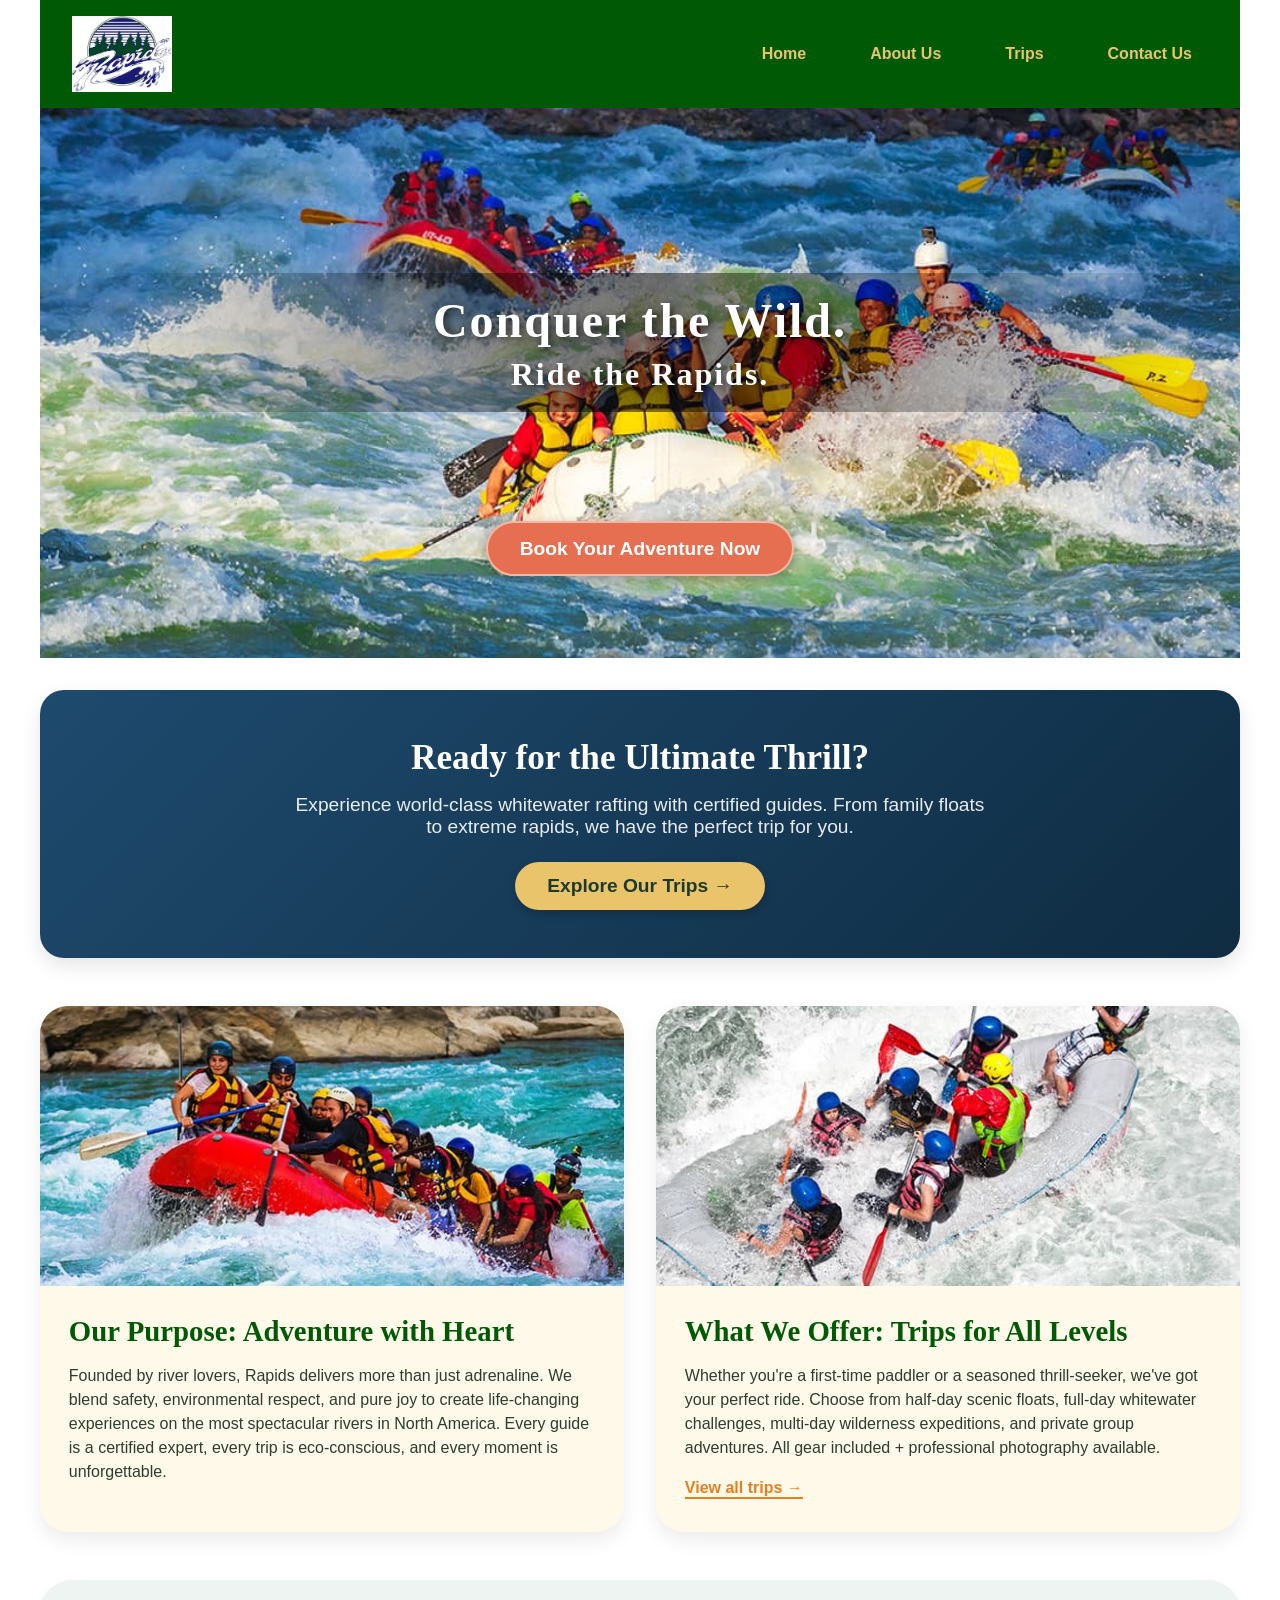
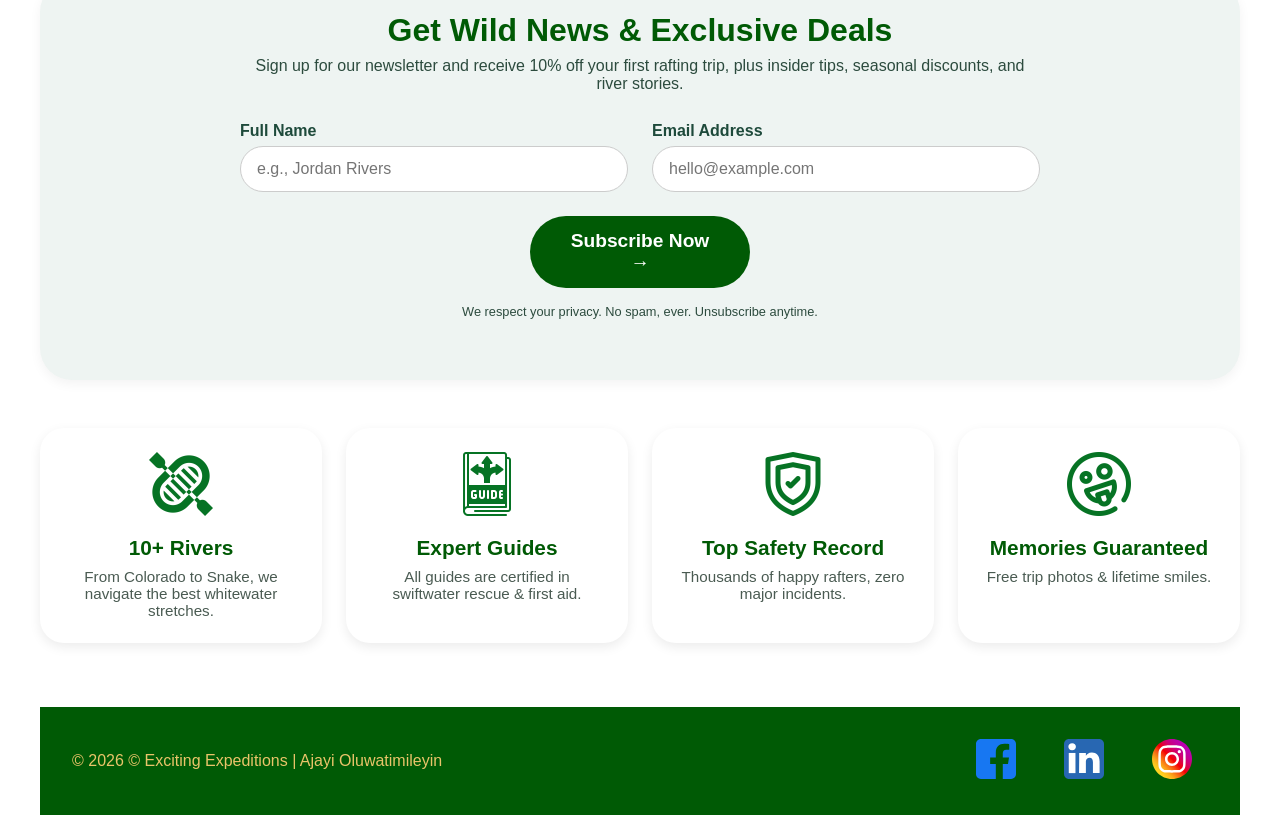
==== wwr/index.html @ ad871bef "Add initial HTML structure for home page; include navigation, hero section, and call to action" ====
<!DOCTYPE html>
<html lang="en">

<head>
    <meta charset="UTF-8">
    <meta name="viewport" content="width=device-width, initial-scale=1.0">
    <meta name="description"
      content="Experience the thrill of white water rafting with Rapids. Book your adventure today and conquer the wildest rivers with expert guides.">
    <meta name="author" content="Ajayi Oluwatimileyin">
    <title>Home | Rapids Whitewater Adventures</title>
    <link rel="stylesheet" href="styles/rafting.css">
</head>

<body>
    <header>
        <div class="logo">
            <img src="images/z-rapids-trees.jpg"
              alt="White Water Rafting logo featuring a stylized oar and rushing river waves"
              width="100">
        </div>
        <nav aria-label="Main navigation">
            <ul>
                <li><a href="index.html">Home</a></li>
                <li><a href="about.html">About Us</a></li>
                <li><a href="trips.html">Trips</a></li>
                <li><a href="contact.html">Contact Us</a></li>
            </ul>
        </nav>
    </header>

    <main class="home-main">
        <!-- Hero Section with absolute positioned heading -->
        <div class="hero hero-home">
            <img src="images/rafting12_1024.jpg"
              alt="Rafters conquering massive whitewater rapids in a stunning canyon"
              class="hero-img-full">
            <h1 class="hero-heading">Conquer the Wild. <span>Ride the Rapids.</span></h1>
            <div class="hero-cta">
                <a href="trips.html" class="btn-hero">Book Your Adventure Now</a>
            </div>
        </div>

        <!-- Call to Action Banner (compelling link to trips page) -->
        <section class="cta-banner-home">
            <div class="cta-content">
                <h2>Ready for the Ultimate Thrill?</h2>
                <p>Experience world-class whitewater rafting with certified guides. From family
                    floats to extreme rapids, we have the perfect trip for you.</p>
                <a href="trips.html" class="cta-button-home">Explore Our Trips →</a>
            </div>
        </section>

        <!-- CSS Grid Layout: Purpose & Offerings (two columns with images and content) -->
        <section class="offerings-grid">
            <div class="grid-item grid-item-1">
                <img src="images/rafting18_600.jpg"
                  alt="Group of happy rafters navigating through scenic river canyon"
                  loading="lazy">
                <div class="grid-text">
                    <h3>Our Purpose: Adventure with Heart</h3>
                    <p>Founded by river lovers, Rapids delivers more than just adrenaline. We blend
                        safety, environmental respect, and pure joy to create life-changing
                        experiences on the most spectacular rivers in North America. Every guide is
                        a certified expert, every trip is eco-conscious, and every moment is
                        unforgettable.</p>
                </div>
            </div>
            <div class="grid-item grid-item-2">
                <img src="images/rafting42_600.jpg"
                  alt="Rafting equipment and guide giving safety instructions to group"
                  loading="lazy">
                <div class="grid-text">
                    <h3>What We Offer: Trips for All Levels</h3>
                    <p>Whether you're a first-time paddler or a seasoned thrill-seeker, we've got
                        your perfect ride. Choose from half-day scenic floats, full-day whitewater
                        challenges, multi-day wilderness expeditions, and private group adventures.
                        All gear included + professional photography available.</p>
                    <a href="trips.html" class="grid-link">View all trips →</a>
                </div>
            </div>
        </section>

        <!-- Newsletter Sign Up Form -->
        <section class="newsletter-section">
            <div class="newsletter-container">
                <h2>Get Wild News & Exclusive Deals</h2>
                <p>Sign up for our newsletter and receive 10% off your first rafting trip, plus
                    insider tips, seasonal discounts, and river stories.</p>
                <form action="#" method="post" class="newsletter-form">
                    <div class="form-row">
                        <div class="input-group">
                            <label for="newsletter-name">Full Name</label>
                            <input type="text" id="newsletter-name" name="name"
                              placeholder="e.g., Jordan Rivers" required>
                        </div>
                        <div class="input-group">
                            <label for="newsletter-email">Email Address</label>
                            <input type="email" id="newsletter-email" name="email"
                              placeholder="hello@example.com" required>
                        </div>
                    </div>
                    <button type="submit" class="btn-subscribe">Subscribe Now →</button>
                </form>
                <p class="privacy-note">We respect your privacy. No spam, ever. Unsubscribe anytime.
                </p>
            </div>
        </section>

        <!-- Additional Grid: Testimonials + Stats (extra layout creativity, but still compliant with requirements) -->
        <section class="highlights-grid">
            <div class="highlight-card">
                <img src="images/raft_4136257.png" alt="Rafting icon" class="icon-svg">
                <h3>10+ Rivers</h3>
                <p>From Colorado to Snake, we navigate the best whitewater stretches.</p>
            </div>
            <div class="highlight-card">
                <img src="images/book_16488438.png" alt="Guide icon" class="icon-svg">
                <h3>Expert Guides</h3>
                <p>All guides are certified in swiftwater rescue & first aid.</p>
            </div>
            <div class="highlight-card">
                <img src="images/shield_7532627.png" alt="Safety icon" class="icon-svg">
                <h3>Top Safety Record</h3>
                <p>Thousands of happy rafters, zero major incidents.</p>
            </div>
            <div class="highlight-card">
                <img src="images/crazy_8538346.png" alt="Fun icon" class="icon-svg">
                <h3>Memories Guaranteed</h3>
                <p>Free trip photos & lifetime smiles.</p>
            </div>
        </section>
    </main>

    <footer>
        <p>© 2026 © Exciting Expeditions | Ajayi Oluwatimileyin</p>
        <nav class="socialmedia">
            <a href="https://facebook.com" target="_blank" rel="noopener">
                <img src="images/facebook-square.svg" alt="Facebook Icon">
            </a>
            <a href="https://linkedin.com" target="_blank" rel="noopener">
                <img src="images/linkedin-square.svg" alt="LinkedIn Icon">
            </a>
            <a href="https://instagram.com" target="_blank" rel="noopener">
                <img src="images/instagram.svg" alt="Instagram Icon">
            </a>
        </nav>
    </footer>
</body>

</html>
---- wwr/styles/rafting.css ----
/* CSS Variables & Reset */
:root {
    --primary-color: #005a05;
    --accent1-color: #264653;
    --accent2-color: #e9c46a;
    --white: #ffffff;
    --black: #000000;
    --heading-font: "Times New Roman", "Georgia", serif;
    --body-font: Arial, Helvetica, sans-serif;

    /* Contact page specific colors */
    --contact-bg-light: #f9f9f9;
    --contact-border-accent: #e67e22;
    --contact-card-bg: #fef9e8;
    --contact-form-bg: #f0f7f4;
    --contact-text-dark: #0a3b2f;
    --contact-text-medium: #1e4a3b;
    --contact-shadow: rgba(0, 0, 0, 0.1);
}

* {
    margin: 0;
    padding: 0;
    box-sizing: border-box;
}

body {
    font-family: var(--body-font);
    color: var(--accent1-color);
    background-color: var(--white);
}

/* ===== LAYOUT UTILITIES ===== */
.container,
main,
.contact-main {
    max-width: 1200px;
    margin: 0 auto;
}

main,
.contact-main {
    padding: 0 2rem;
}

/* ===== HEADER ===== */
header {
    display: grid;
    grid-template-columns: auto 1fr;
    align-items: center;
    gap: 2rem;
    background-color: var(--primary-color);
    padding: 1rem 2rem;
    max-width: 1200px;
    margin: 0 auto;
}

.logo img {
    display: block;
    width: 100px;
    height: auto;
}

/* ===== NAVIGATION ===== */
nav ul {
    display: flex;
    list-style: none;
    justify-content: flex-end;
    gap: 2rem;
}

nav a {
    color: var(--accent2-color);
    text-decoration: none;
    font-weight: bold;
    padding: 0.5rem 1rem;
    transition: color 0.3s ease;
}

nav a:hover {
    color: var(--white);
}

nav a:focus {
    outline: 2px solid var(--black);
    outline-offset: 2px;
}

/* ===== HERO SECTION ===== */
.hero {
    position: relative;
    margin: 2rem 0;
}

.hero img {
    display: block;
    width: 100%;
    height: auto;
}

.hero_h1 {
    position: absolute;
    top: 20px;
    width: 100%;
    padding: 16px;
    text-align: center;
    opacity: 0.7;
    background-color: var(--accent1-color);
    color: var(--white);
    font-family: var(--heading-font);
}

.hero article {
    position: absolute;
    bottom: 20px;
    left: 20px;
    right: 20px;
    background-color: var(--accent1-color);
    opacity: 0.85;
    color: var(--white);
    padding: 20px;
    border-radius: 8px;
    border-left: 4px solid var(--black);
}

.hero article p {
    color: var(--white);
}

.hero article img {
    float: right;
    width: 125px;
    margin-left: 16px;
}

/* ===== HISTORY SECTION ===== */
.history-section {
    margin: 4rem 0;
}

.history-section h2,
.adventure-section h2,
.employees-section h2,
.contact-form-section h2 {
    text-align: center;
    font-family: var(--heading-font);
    color: var(--primary-color);
    margin-bottom: 2rem;
    font-size: 2rem;
}

.history-section p {
    line-height: 1.6;
    margin-bottom: 1rem;
    color: var(--accent1-color);
}

/* ===== ADVENTURE SECTION ===== */
.adventure-section {
    margin: 4rem 0;
}

/* Image card styling - reused across adventure, employees, and contact */
figure,
.employee-card {
    margin: 0;
    text-align: center;
}

figure img,
.employee-card img {
    width: 100%;
    height: 200px;
    object-fit: cover;
    border-radius: 8px;
    box-shadow: 0 4px 8px var(--black);
}

.adventure-gallery {
    display: grid;
    grid-template-columns: repeat(5, 1fr);
    gap: 1rem;
    margin: 2rem 0;
}

figcaption,
.employee-card .caption p {
    margin-top: 0.5rem;
    font-weight: bold;
    color: var(--accent1-color);
    font-size: 0.9rem;
}

/* ===== FOOTER ===== */
footer {
    display: flex;
    justify-content: space-between;
    align-items: center;
    background-color: var(--primary-color);
    color: var(--accent2-color);
    padding: 1.5rem 2rem;
    max-width: 1200px;
    margin: 2rem auto 0 auto;
}

footer p {
    margin: 0;
    color: var(--accent2-color);
}

.socialmedia {
    display: flex;
    gap: 1rem;
    align-items: center;
}

.socialmedia a {
    text-decoration: none;
    display: inline-block;
}

.socialmedia a img {
    width: 40px;
    height: 40px;
    transition: transform 0.3s ease;
}

.socialmedia a img:hover {
    transform: scale(1.1);
    filter: drop-shadow(0 2px 4px var(--black));
}

/* ===== CONTACT PAGE SPECIFIC ===== */
.contact-main {
    margin: 2rem auto;
    padding: 0 1rem;
}

.contact-grid {
    display: flex;
    justify-content: center;
    flex-wrap: wrap;
    gap: 2rem;
    margin-bottom: 3rem;
}

.company-info {
    text-align: center;
}

.company-info .contact_header {
    color: var(--contact-text-dark);
    margin-top: 0;
    text-align: center;
}

.company-info address {
    font-style: normal;
    line-height: 1.6;
    margin: 1rem 0;
}

.company-info p {
    margin: 0.5rem 0;
}

/* Google Map container */
.map-container {
    margin: 1.5rem;
    border-radius: 12px;
    overflow: hidden;

}

.map-container iframe {
    width: 100%;
    height: 300px;
    border: 0;
    display: block;
}

/* Employees section */
.employees-section {
    margin: 3rem 0;
}

.employee-profiles {
    display: flex;
    flex-wrap: wrap;
    gap: 2rem;
    justify-content: center;
}

.employee-card {
    flex: 1;
    min-width: 220px;
    max-width: 280px;
    background: var(--white);
    border-radius: 16px;
    box-shadow: 0 4px 12px rgba(0, 0, 0, 0.08);
    overflow: hidden;
    transition: transform 0.2s ease;
}

.employee-card:hover {
    transform: translateY(-5px);
}

.employee-card img {
    height: 260px;
}

.employee-card .caption {
    padding: 1rem;
    background: var(--contact-card-bg);
}

.employee-card .caption h3 {
    margin: 0 0 0.3rem;
    font-size: 1.25rem;
    color: #2c3e2f;
}

.employee-card .caption p {
    margin: 0;
    color: var(--contact-border-accent);
}

/* Contact Form */
.contact-form-section {
    background: var(--contact-form-bg);
    border-radius: 24px;
    padding: 2rem;
    margin: 2rem 0;
    box-shadow: 0 4px 12px rgba(0, 0, 0, 0.05);
}

.contact-form-section h2 {
    margin-top: 0;
}

.rafting-form {
    max-width: 800px;
    margin: 0 auto;
}

.form-group {
    margin-bottom: 1.5rem;
}

.form-group label {
    display: block;
    font-weight: 600;
    margin-bottom: 0.5rem;
    color: var(--contact-text-medium);
}

/* Form input styling - consolidated */
.form-group input[type="text"],
.form-group input[type="email"],
.form-group textarea {
    width: 100%;
    padding: 0.8rem;
    border: 1px solid #ccc;
    border-radius: 8px;
    font-size: 1rem;
    transition: border 0.2s;
}

.form-group input:focus,
.form-group textarea:focus {
    outline: none;
    border-color: var(--contact-border-accent);
    box-shadow: 0 0 0 2px rgba(230, 126, 34, 0.2);
}

.radio-group {
    display: flex;
    flex-wrap: wrap;
    gap: 1.5rem;
    margin-top: 0.5rem;
}

.radio-group label {
    font-weight: normal;
    display: inline-flex;
    align-items: center;
    gap: 0.5rem;
    cursor: pointer;
}

.checkbox-group {
    display: flex;
    align-items: center;
    gap: 0.6rem;
}

.checkbox-group label {
    margin-bottom: 0;
    font-weight: normal;
    cursor: pointer;
}

/* Submit Button */
.submit-btn {
    background-color: var(--contact-border-accent);
    color: var(--white);
    border: none;
    padding: 0.9rem 2rem;
    font-size: 1.2rem;
    font-weight: bold;
    border-radius: 50px;
    cursor: pointer;
    transition: all 0.3s ease;
    display: inline-block;
    width: 100%;
    max-width: 260px;
    margin-top: 0.5rem;
    box-shadow: 0 4px 8px var(--contact-shadow);
}

.submit-btn:hover {
    background-color: #bf5e0a;
    transform: scale(1.02);
    box-shadow: 0 6px 12px rgba(0, 0, 0, 0.15);
}

.submit-btn:focus {
    outline: 2px solid #2c3e2f;
    outline-offset: 2px;
}

/* ===== RESPONSIVE DESIGN ===== */
@media (max-width: 768px) {
    header {
        grid-template-columns: 1fr;
        text-align: center;
        gap: 1rem;
    }

    nav ul {
        justify-content: center;
    }

    .adventure-gallery {
        grid-template-columns: repeat(auto-fit, minmax(200px, 1fr));
        gap: 1rem;
    }

    footer {
        flex-direction: column;
        text-align: center;
        gap: 1rem;
    }

    .hero article {
        position: relative;
        margin-top: 1rem;
    }

    h1 {
        position: relative;
        background-color: var(--accent1-color);
        margin-bottom: 1rem;
    }

    /* Contact page responsive */
    .contact-grid {
        flex-direction: column;
    }

    .employee-card {
        min-width: 180px;
    }
}

/* Hompage CSS*/
.home-main {
    max-width: 1200px;
    margin: 0 auto;
    padding: 0;
}

/* Hero home specific (full-width, absolute heading) */
.hero-home {
    position: relative;
    margin: 0 0 2rem 0;
    width: 100%;
    overflow: hidden;
    border-radius: 0;
}

.hero-img-full {
    width: 100%;
    height: auto;
    display: block;
    object-fit: cover;
    max-height: 550px;
}

.hero-heading {
    position: absolute;
    top: 30%;
    left: 0;
    width: 100%;
    text-align: center;
    font-size: 3rem;
    font-family: var(--heading-font);
    color: var(--white);
    text-shadow: 3px 3px 8px rgba(0, 0, 0, 0.7);
    background: linear-gradient(90deg, transparent, rgba(0, 0, 0, 0.5), transparent);
    padding: 1.2rem;
    letter-spacing: 2px;
    z-index: 2;
    font-weight: bold;
}

.hero-heading span {
    display: block;
    font-size: 2rem;
    margin-top: 0.5rem;
}

.hero-cta {
    position: absolute;
    bottom: 15%;
    left: 0;
    width: 100%;
    text-align: center;
    z-index: 2;
}

.btn-hero {
    display: inline-block;
    background-color: #e76f51;
    color: white;
    font-weight: bold;
    padding: 0.9rem 2rem;
    font-size: 1.2rem;
    border-radius: 50px;
    text-decoration: none;
    transition: all 0.3s ease;
    box-shadow: 0 4px 12px rgba(0, 0, 0, 0.3);
    border: 2px solid rgba(255, 255, 255, 0.5);
}

.btn-hero:hover {
    background-color: #f4a261;
    transform: scale(1.05);
    color: #1e2f3e;
}

/* Call to Action Banner Home */
.cta-banner-home {
    background: linear-gradient(135deg, #1e4a6e, #0f2c42);
    color: white;
    text-align: center;
    padding: 3rem 2rem;
    margin: 1rem 0 3rem 0;
    border-radius: 24px;
    box-shadow: 0 8px 20px rgba(0, 0, 0, 0.1);
}

.cta-content h2 {
    font-size: 2.2rem;
    margin-bottom: 1rem;
    font-family: var(--heading-font);
}

.cta-content p {
    font-size: 1.2rem;
    max-width: 700px;
    margin: 0 auto 1.5rem auto;
    opacity: 0.9;
}

.cta-button-home {
    display: inline-block;
    background-color: #e9c46a;
    color: #1e3a2f;
    text-decoration: none;
    font-weight: bold;
    padding: 0.8rem 2rem;
    border-radius: 40px;
    font-size: 1.2rem;
    transition: all 0.3s;
    box-shadow: 0 4px 8px rgba(0, 0, 0, 0.2);
}

.cta-button-home:hover {
    background-color: #f4a261;
    color: white;
    transform: translateY(-3px);
}

/* CSS Grid Layout for Purpose & Offerings */
.offerings-grid {
    display: grid;
    grid-template-columns: 1fr 1fr;
    gap: 2rem;
    margin: 3rem 0;
}

.grid-item {
    background: #fef9e8;
    border-radius: 28px;
    overflow: hidden;
    box-shadow: 0 8px 20px rgba(0, 0, 0, 0.08);
    transition: transform 0.2s;
}

.grid-item:hover {
    transform: translateY(-6px);
}

.grid-item img {
    width: 100%;
    height: 280px;
    object-fit: cover;
    display: block;
}

.grid-text {
    padding: 1.8rem;
}

.grid-text h3 {
    font-size: 1.8rem;
    color: var(--primary-color);
    margin-bottom: 1rem;
    font-family: var(--heading-font);
}

.grid-text p {
    line-height: 1.5;
    color: #2c3e2f;
    margin-bottom: 1.2rem;
}

.grid-link {
    display: inline-block;
    color: #e67e22;
    font-weight: bold;
    text-decoration: none;
    border-bottom: 2px solid #e67e22;
    transition: 0.2s;
}

.grid-link:hover {
    color: #bf5e0a;
    border-bottom-color: #bf5e0a;
}

/* Newsletter Section */
.newsletter-section {
    background: #eef4f2;
    border-radius: 32px;
    margin: 3rem 0;
    padding: 2rem;
    box-shadow: 0 4px 12px rgba(0, 0, 0, 0.05);
}

.newsletter-container {
    max-width: 800px;
    margin: 0 auto;
    text-align: center;
}

.newsletter-container h2 {
    font-size: 2rem;
    color: var(--primary-color);
    margin-bottom: 0.5rem;
}

.newsletter-container p {
    margin-bottom: 1.8rem;
    color: #2c4b3e;
}

.newsletter-form {
    display: flex;
    flex-direction: column;
    gap: 1.5rem;
}

.form-row {
    display: flex;
    flex-wrap: wrap;
    gap: 1.5rem;
    justify-content: center;
}

.input-group {
    flex: 1;
    min-width: 200px;
    text-align: left;
}

.input-group label {
    display: block;
    font-weight: 600;
    margin-bottom: 0.4rem;
    color: #1e4a3b;
}

.input-group input {
    width: 100%;
    padding: 0.8rem 1rem;
    border: 1px solid #ccc;
    border-radius: 60px;
    font-size: 1rem;
    transition: 0.2s;
}

.input-group input:focus {
    border-color: var(--contact-border-accent);
    outline: none;
    box-shadow: 0 0 0 2px rgba(230, 126, 34, 0.2);
}

.btn-subscribe {
    background-color: var(--primary-color);
    color: white;
    border: none;
    padding: 0.9rem 2rem;
    font-size: 1.2rem;
    font-weight: bold;
    border-radius: 60px;
    cursor: pointer;
    transition: all 0.3s;
    width: 220px;
    margin: 0 auto;
}

.btn-subscribe:hover {
    background-color: #1e7a22;
    transform: scale(1.02);
    box-shadow: 0 4px 10px rgba(0, 0, 0, 0.2);
}

.privacy-note {
    font-size: 0.8rem;
    margin-top: 1rem;
    color: #5e7b6e;
}

/* Highlights grid (extra creative layout with icons) */
.highlights-grid {
    display: grid;
    grid-template-columns: repeat(4, 1fr);
    gap: 1.5rem;
    margin: 3rem 0 4rem 0;
}

.highlight-card {
    background: white;
    padding: 1.5rem;
    text-align: center;
    border-radius: 24px;
    box-shadow: 0 4px 12px rgba(0, 0, 0, 0.08);
    transition: all 0.2s;
}

.highlight-card:hover {
    transform: translateY(-5px);
    box-shadow: 0 12px 24px rgba(0, 0, 0, 0.1);
}

.icon-svg {
    width: 64px;
    height: 64px;
    margin-bottom: 1rem;
    filter: brightness(0) saturate(100%) invert(28%) sepia(62%) saturate(1248%) hue-rotate(100deg) brightness(95%) contrast(95%);
}

.highlight-card h3 {
    font-size: 1.3rem;
    margin-bottom: 0.5rem;
    color: var(--primary-color);
}

.highlight-card p {
    color: #4a5b52;
    font-size: 0.95rem;
}

/* responsive adjustments for home page */
@media (max-width: 900px) {
    .offerings-grid {
        grid-template-columns: 1fr;
    }

    .highlights-grid {
        grid-template-columns: repeat(2, 1fr);
    }

    .hero-heading {
        font-size: 2rem;
        top: 20%;
    }

    .hero-heading span {
        font-size: 1.4rem;
    }

    .hero-cta {
        bottom: 8%;
    }

    .btn-hero {
        padding: 0.6rem 1.4rem;
        font-size: 1rem;
    }
}

@media (max-width: 600px) {
    .highlights-grid {
        grid-template-columns: 1fr;
    }

    .form-row {
        flex-direction: column;
    }
}

/* Trips Page CSS */
.trips-main {
    max-width: 1200px;
    margin: 0 auto;
    padding: 1rem 2rem;
}

/* Call to Action Banner */
.cta-banner {
    background: #1e4a6e;
    color: white;
    text-align: center;
    padding: 2rem;
    border-radius: 8px;
    margin-bottom: 2.5rem;
}

.cta-banner h2 {
    margin: 0 0 0.5rem 0;
}

.cta-button {
    display: inline-block;
    background-color: #f4a261;
    color: #1e2f3e;
    text-decoration: none;
    font-weight: bold;
    padding: 0.75rem 2rem;
    border-radius: 5px;
    margin-top: 1rem;
}

.cta-button:hover {
    background-color: #e76f51;
    color: white;
}

/* Three detailed trip descriptions - grid layout (multi-column) */
.trips-grid {
    display: grid;
    grid-template-columns: repeat(3, 1fr);
    gap: 2rem;
    margin-bottom: 3rem;
}

.trip-card {
    background: #f9f9f9;
    border-radius: 8px;
    overflow: hidden;
    box-shadow: 0 2px 5px rgba(0, 0, 0, 0.1);
}

.trip-card img {
    width: 100%;
    height: 200px;
    object-fit: cover;
}

.trip-card-content {
    padding: 1rem;
}

.trip-card-content h3 {
    margin-top: 0;
    color: #1e4a6e;
}

.trip-card-content p {
    line-height: 1.4;
}

/* Table styling */
.trips-table-section {
    margin: 2rem 0;
    overflow-x: auto;
}

.trips-table {
    width: 100%;
    border-collapse: collapse;
    background: white;
    border: 1px solid #ddd;
}

.trips-table th {
    background-color: #1e4a6e;
    color: white;
    padding: 12px;
    text-align: left;
}

.trips-table td {
    border: 1px solid #ddd;
    padding: 10px;
}

.trips-table tr:nth-child(even) {
    background-color: #f2f2f2;
}

@media (max-width: 768px) {
    .trips-grid {
        grid-template-columns: 1fr;
    }

    .trips-main {
        padding: 1rem;
    }
}
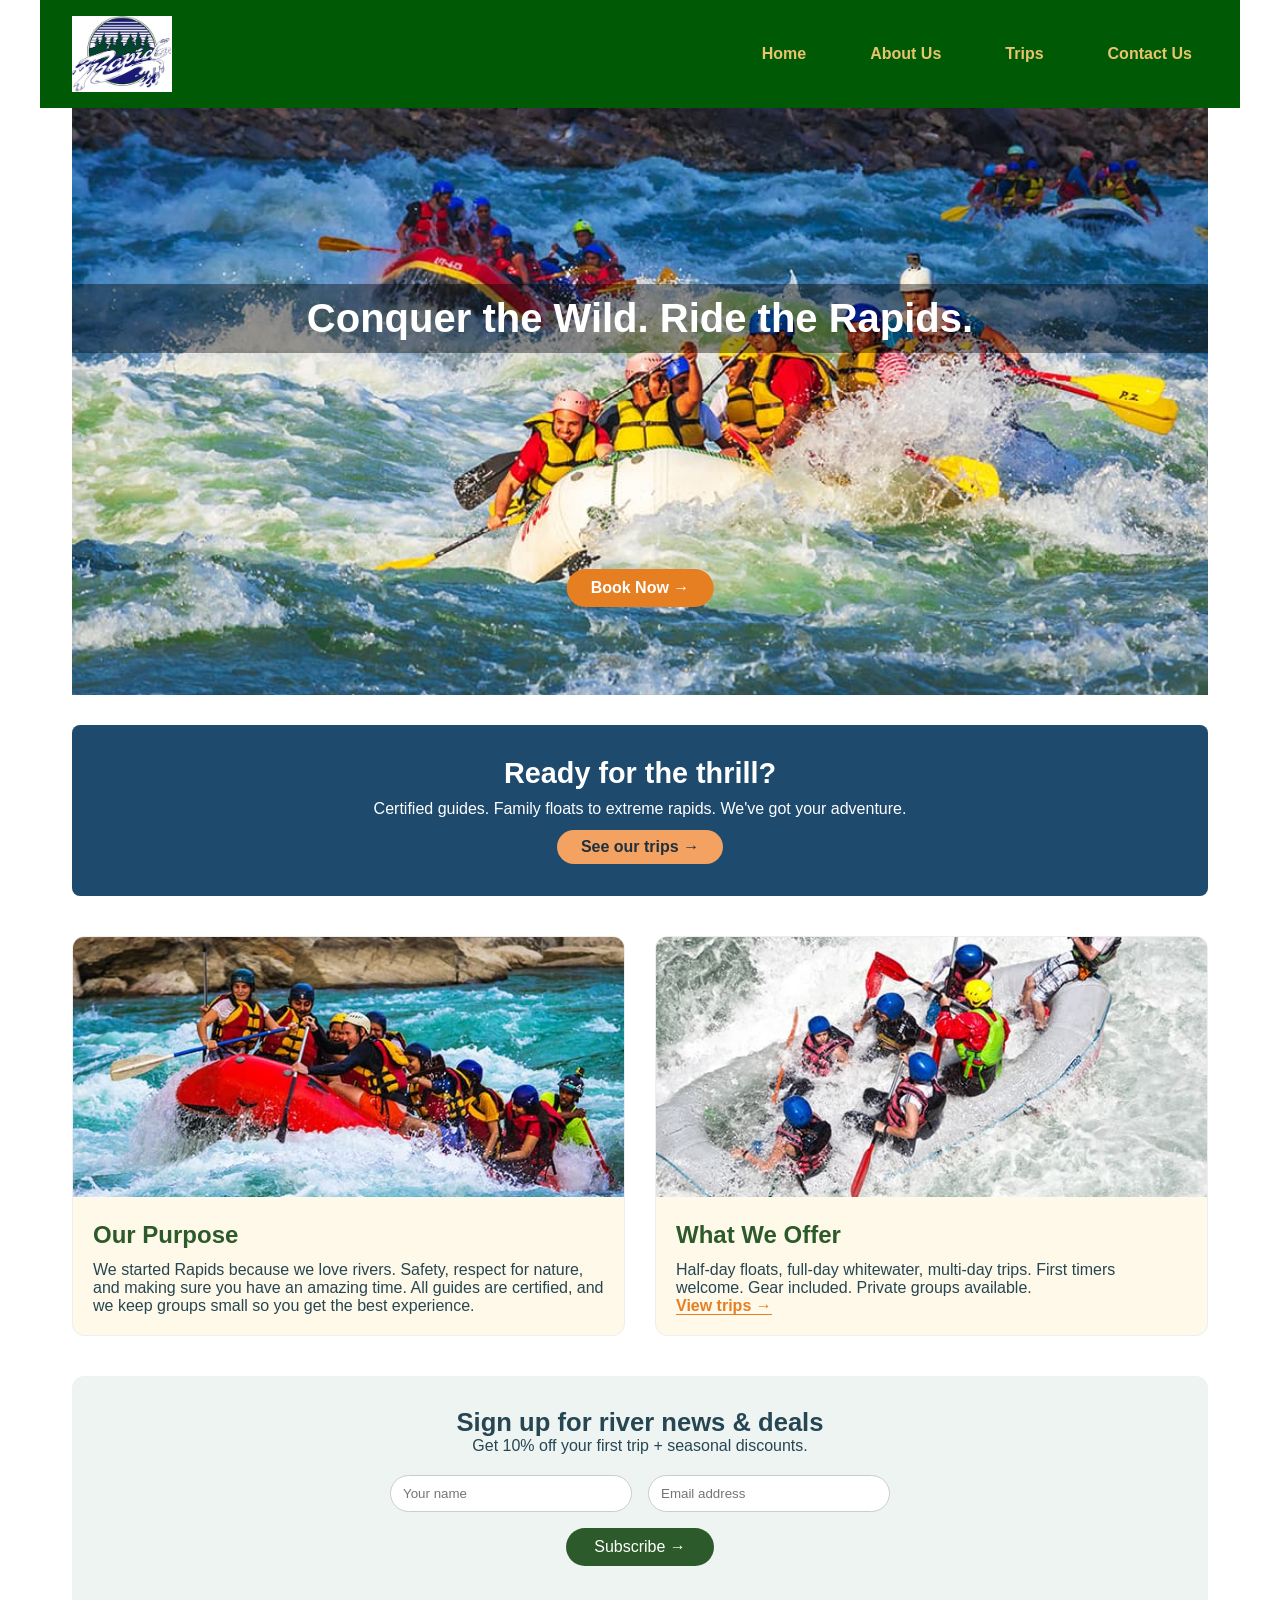
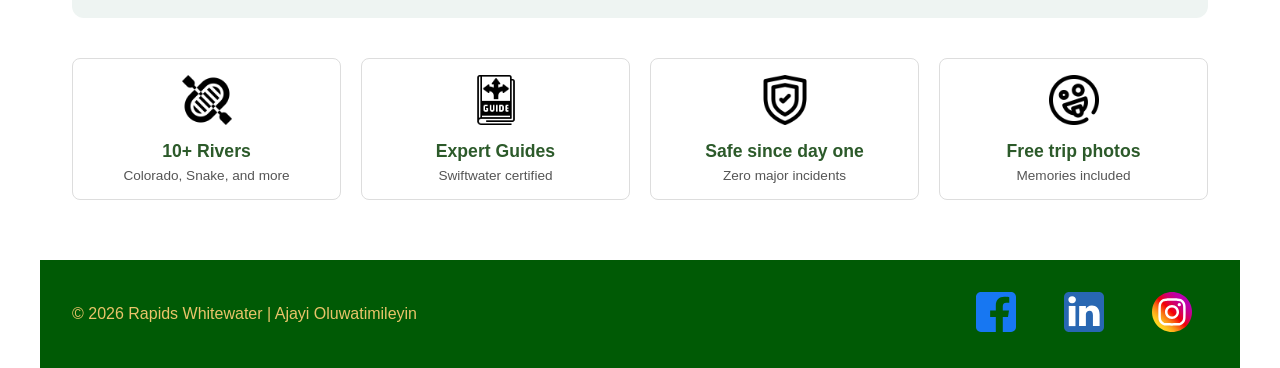
==== commit ae93499e: "Refactor contact page and index HTML structure; update CSS for improved layout and responsiveness. S" ====
--- a/wwr/index.html
+++ b/wwr/index.html
@@ -5,18 +5,16 @@
     <meta charset="UTF-8">
     <meta name="viewport" content="width=device-width, initial-scale=1.0">
     <meta name="description"
-      content="Experience the thrill of white water rafting with Rapids. Book your adventure today and conquer the wildest rivers with expert guides.">
+      content="White water rafting trips with Rapids. Book online, expert guides, family friendly to extreme rapids.">
     <meta name="author" content="Ajayi Oluwatimileyin">
-    <title>Home | Rapids Whitewater Adventures</title>
+    <title>Rapids Whitewater | Home</title>
     <link rel="stylesheet" href="styles/rafting.css">
 </head>
 
 <body>
     <header>
         <div class="logo">
-            <img src="images/z-rapids-trees.jpg"
-              alt="White Water Rafting logo featuring a stylized oar and rushing river waves"
-              width="100">
+            <img src="images/z-rapids-trees.jpg" alt="Rapids logo" width="100">
         </div>
         <nav aria-label="Main navigation">
             <ul>
@@ -28,121 +26,90 @@
         </nav>
     </header>
 
-    <main class="home-main">
-        <!-- Hero Section with absolute positioned heading -->
-        <div class="hero hero-home">
-            <img src="images/rafting12_1024.jpg"
-              alt="Rafters conquering massive whitewater rapids in a stunning canyon"
-              class="hero-img-full">
-            <h1 class="hero-heading">Conquer the Wild. <span>Ride the Rapids.</span></h1>
-            <div class="hero-cta">
-                <a href="trips.html" class="btn-hero">Book Your Adventure Now</a>
-            </div>
+    <main>
+        <!-- Hero section -->
+        <div class="hero-home">
+            <img src="images/rafting12_1024.jpg" alt="Rafting on river" class="hero-img">
+            <h1 class="hero-title">Conquer the Wild. Ride the Rapids.</h1>
+            <a href="trips.html" class="hero-btn">Book Now →</a>
         </div>
 
-        <!-- Call to Action Banner (compelling link to trips page) -->
-        <section class="cta-banner-home">
-            <div class="cta-content">
-                <h2>Ready for the Ultimate Thrill?</h2>
-                <p>Experience world-class whitewater rafting with certified guides. From family
-                    floats to extreme rapids, we have the perfect trip for you.</p>
-                <a href="trips.html" class="cta-button-home">Explore Our Trips →</a>
-            </div>
+        <!-- Big call to action banner -->
+        <section class="cta-banner">
+            <h2>Ready for the thrill?</h2>
+            <p>Certified guides. Family floats to extreme rapids. We've got your adventure.</p>
+            <a href="trips.html" class="cta-btn">See our trips →</a>
         </section>
 
-        <!-- CSS Grid Layout: Purpose & Offerings (two columns with images and content) -->
-        <section class="offerings-grid">
-            <div class="grid-item grid-item-1">
-                <img src="images/rafting18_600.jpg"
-                  alt="Group of happy rafters navigating through scenic river canyon"
-                  loading="lazy">
+        <!-- Two column grid: purpose + offerings -->
+        <section class="home-grid">
+            <div class="grid-box">
+                <img src="images/rafting18_600.jpg" alt="Happy rafters on river">
                 <div class="grid-text">
-                    <h3>Our Purpose: Adventure with Heart</h3>
-                    <p>Founded by river lovers, Rapids delivers more than just adrenaline. We blend
-                        safety, environmental respect, and pure joy to create life-changing
-                        experiences on the most spectacular rivers in North America. Every guide is
-                        a certified expert, every trip is eco-conscious, and every moment is
-                        unforgettable.</p>
+                    <h3>Our Purpose</h3>
+                    <p>We started Rapids because we love rivers. Safety, respect for nature, and
+                        making sure you have an amazing time. All guides are certified, and we keep
+                        groups small so you get the best experience.</p>
                 </div>
             </div>
-            <div class="grid-item grid-item-2">
-                <img src="images/rafting42_600.jpg"
-                  alt="Rafting equipment and guide giving safety instructions to group"
-                  loading="lazy">
+            <div class="grid-box">
+                <img src="images/rafting42_600.jpg" alt="Guide giving instructions">
                 <div class="grid-text">
-                    <h3>What We Offer: Trips for All Levels</h3>
-                    <p>Whether you're a first-time paddler or a seasoned thrill-seeker, we've got
-                        your perfect ride. Choose from half-day scenic floats, full-day whitewater
-                        challenges, multi-day wilderness expeditions, and private group adventures.
-                        All gear included + professional photography available.</p>
-                    <a href="trips.html" class="grid-link">View all trips →</a>
+                    <h3>What We Offer</h3>
+                    <p>Half-day floats, full-day whitewater, multi-day trips. First timers welcome.
+                        Gear included. Private groups available.</p>
+                    <a href="trips.html" class="grid-link">View trips →</a>
                 </div>
             </div>
         </section>
 
-        <!-- Newsletter Sign Up Form -->
-        <section class="newsletter-section">
-            <div class="newsletter-container">
-                <h2>Get Wild News & Exclusive Deals</h2>
-                <p>Sign up for our newsletter and receive 10% off your first rafting trip, plus
-                    insider tips, seasonal discounts, and river stories.</p>
-                <form action="#" method="post" class="newsletter-form">
-                    <div class="form-row">
-                        <div class="input-group">
-                            <label for="newsletter-name">Full Name</label>
-                            <input type="text" id="newsletter-name" name="name"
-                              placeholder="e.g., Jordan Rivers" required>
-                        </div>
-                        <div class="input-group">
-                            <label for="newsletter-email">Email Address</label>
-                            <input type="email" id="newsletter-email" name="email"
-                              placeholder="hello@example.com" required>
-                        </div>
-                    </div>
-                    <button type="submit" class="btn-subscribe">Subscribe Now →</button>
-                </form>
-                <p class="privacy-note">We respect your privacy. No spam, ever. Unsubscribe anytime.
-                </p>
-            </div>
+        <!-- Newsletter signup -->
+        <section class="newsletter">
+            <h2>Sign up for river news & deals</h2>
+            <p>Get 10% off your first trip + seasonal discounts.</p>
+            <form action="#" method="post" class="signup-form">
+                <div class="form-fields">
+                    <input type="text" name="name" placeholder="Your name" required>
+                    <input type="email" name="email" placeholder="Email address" required>
+                </div>
+                <button type="submit" class="sub-btn">Subscribe →</button>
+            </form>
         </section>
 
-        <!-- Additional Grid: Testimonials + Stats (extra layout creativity, but still compliant with requirements) -->
-        <section class="highlights-grid">
-            <div class="highlight-card">
-                <img src="images/raft_4136257.png" alt="Rafting icon" class="icon-svg">
+        <!-- Quick stats row -->
+        <section class="stats">
+            <div class="stat-item">
+                <img src="images/raft_4136257.png" alt="raft icon">
                 <h3>10+ Rivers</h3>
-                <p>From Colorado to Snake, we navigate the best whitewater stretches.</p>
+                <p>Colorado, Snake, and more</p>
             </div>
-            <div class="highlight-card">
-                <img src="images/book_16488438.png" alt="Guide icon" class="icon-svg">
+            <div class="stat-item">
+                <img src="images/book_16488438.png" alt="guide icon">
                 <h3>Expert Guides</h3>
-                <p>All guides are certified in swiftwater rescue & first aid.</p>
+                <p>Swiftwater certified</p>
             </div>
-            <div class="highlight-card">
-                <img src="images/shield_7532627.png" alt="Safety icon" class="icon-svg">
-                <h3>Top Safety Record</h3>
-                <p>Thousands of happy rafters, zero major incidents.</p>
+            <div class="stat-item">
+                <img src="images/shield_7532627.png" alt="safety icon">
+                <h3>Safe since day one</h3>
+                <p>Zero major incidents</p>
             </div>
-            <div class="highlight-card">
-                <img src="images/crazy_8538346.png" alt="Fun icon" class="icon-svg">
-                <h3>Memories Guaranteed</h3>
-                <p>Free trip photos & lifetime smiles.</p>
+            <div class="stat-item">
+                <img src="images/crazy_8538346.png" alt="fun icon">
+                <h3>Free trip photos</h3>
+                <p>Memories included</p>
             </div>
         </section>
     </main>
 
     <footer>
-        <p>© 2026 © Exciting Expeditions | Ajayi Oluwatimileyin</p>
+        <p>© 2026 Rapids Whitewater | Ajayi Oluwatimileyin</p>
         <nav class="socialmedia">
-            <a href="https://facebook.com" target="_blank" rel="noopener">
-                <img src="images/facebook-square.svg" alt="Facebook Icon">
-            </a>
-            <a href="https://linkedin.com" target="_blank" rel="noopener">
-                <img src="images/linkedin-square.svg" alt="LinkedIn Icon">
-            </a>
-            <a href="https://instagram.com" target="_blank" rel="noopener">
-                <img src="images/instagram.svg" alt="Instagram Icon">
-            </a>
+            <a href="https://facebook.com" target="_blank"><img src="images/facebook-square.svg"
+                  alt="Facebook"></a>
+            <a href="https://linkedin.com" target="_blank"><img src="images/linkedin-square.svg"
+                  alt="LinkedIn"></a>
+            <a href="https://instagram.com" target="_blank"><img src="images/instagram.svg"
+                  alt="Instagram"></a>
         </nav>
     </footer>
 </body>
--- a/wwr/styles/rafting.css
+++ b/wwr/styles/rafting.css
@@ -230,649 +230,422 @@
     filter: drop-shadow(0 2px 4px var(--black));
 }
 
-/* ===== CONTACT PAGE SPECIFIC ===== */
+/* CONTACT PAGE SPECIFIC */
 .contact-main {
+    max-width: 1200px;
     margin: 2rem auto;
-    padding: 0 1rem;
+    padding: 0 20px;
 }
 
 .contact-grid {
     display: flex;
-    justify-content: center;
     flex-wrap: wrap;
-    gap: 2rem;
-    margin-bottom: 3rem;
+    gap: 30px;
+    margin-bottom: 50px;
 }
 
 .company-info {
     text-align: center;
-}
-
-.company-info .contact_header {
-    color: var(--contact-text-dark);
+    background: #f9f7f3;
+    padding: 20px;
+    border-radius: 20px;
+}
+
+.company-info h1 {
+    color: #2c5a2a;
     margin-top: 0;
-    text-align: center;
 }
 
 .company-info address {
     font-style: normal;
-    line-height: 1.6;
-    margin: 1rem 0;
-}
-
-.company-info p {
-    margin: 0.5rem 0;
-}
-
-/* Google Map container */
+    line-height: 1.5;
+}
+
 .map-container {
-    margin: 1.5rem;
-    border-radius: 12px;
+    margin: 20px 0;
+    border-radius: 16px;
     overflow: hidden;
-
+    box-shadow: 2px 2px 12px rgba(0, 0, 0, 0.1);
 }
 
 .map-container iframe {
     width: 100%;
     height: 300px;
     border: 0;
-    display: block;
-}
-
-/* Employees section */
+}
+
 .employees-section {
-    margin: 3rem 0;
+    margin: 40px 0;
 }
 
 .employee-profiles {
     display: flex;
     flex-wrap: wrap;
-    gap: 2rem;
+    gap: 25px;
     justify-content: center;
 }
 
 .employee-card {
-    flex: 1;
-    min-width: 220px;
-    max-width: 280px;
-    background: var(--white);
-    border-radius: 16px;
-    box-shadow: 0 4px 12px rgba(0, 0, 0, 0.08);
+    background: white;
+    border-radius: 20px;
+    width: 240px;
     overflow: hidden;
-    transition: transform 0.2s ease;
+    box-shadow: 0 6px 14px rgba(0, 0, 0, 0.1);
+    transition: all 0.2s;
 }
 
 .employee-card:hover {
-    transform: translateY(-5px);
+    transform: scale(1.02);
+    background: #fef8e7;
 }
 
 .employee-card img {
+    width: 100%;
     height: 260px;
+    object-fit: cover;
 }
 
 .employee-card .caption {
-    padding: 1rem;
-    background: var(--contact-card-bg);
+    padding: 12px 16px;
+    background: #fffaf0;
 }
 
 .employee-card .caption h3 {
-    margin: 0 0 0.3rem;
-    font-size: 1.25rem;
-    color: #2c3e2f;
+    margin: 0 0 6px;
+    font-size: 1.2rem;
+    color: #2c5a2a;
 }
 
 .employee-card .caption p {
     margin: 0;
-    color: var(--contact-border-accent);
-}
-
-/* Contact Form */
+    color: #c97e1a;
+    font-weight: 500;
+}
+
 .contact-form-section {
-    background: var(--contact-form-bg);
-    border-radius: 24px;
-    padding: 2rem;
-    margin: 2rem 0;
-    box-shadow: 0 4px 12px rgba(0, 0, 0, 0.05);
+    background: #ffffffea;
+    border-radius: 28px;
+    padding: 28px 24px;
+    margin: 20px 0;
+    box-shadow: 0 8px 18px rgba(0, 0, 0, 0.05);
+    border: 1px solid #e2ddd4;
 }
 
 .contact-form-section h2 {
     margin-top: 0;
+    font-size: 1.8rem;
+    color: #2c5a2a;
 }
 
 .rafting-form {
-    max-width: 800px;
+    max-width: 700px;
     margin: 0 auto;
 }
 
 .form-group {
-    margin-bottom: 1.5rem;
+    margin-bottom: 22px;
 }
 
 .form-group label {
     display: block;
     font-weight: 600;
-    margin-bottom: 0.5rem;
-    color: var(--contact-text-medium);
-}
-
-/* Form input styling - consolidated */
+    margin-bottom: 8px;
+    color: #3b5e2b;
+}
+
 .form-group input[type="text"],
 .form-group input[type="email"],
 .form-group textarea {
     width: 100%;
-    padding: 0.8rem;
+    padding: 10px 12px;
     border: 1px solid #ccc;
-    border-radius: 8px;
+    border-radius: 12px;
     font-size: 1rem;
-    transition: border 0.2s;
+    background: #fffef7;
 }
 
 .form-group input:focus,
 .form-group textarea:focus {
+    border-color: #e67e22;
     outline: none;
-    border-color: var(--contact-border-accent);
-    box-shadow: 0 0 0 2px rgba(230, 126, 34, 0.2);
+    background: #ffffff;
 }
 
 .radio-group {
     display: flex;
     flex-wrap: wrap;
-    gap: 1.5rem;
-    margin-top: 0.5rem;
+    gap: 20px;
+    margin-top: 8px;
 }
 
 .radio-group label {
     font-weight: normal;
     display: inline-flex;
     align-items: center;
-    gap: 0.5rem;
-    cursor: pointer;
+    gap: 8px;
 }
 
 .checkbox-group {
     display: flex;
     align-items: center;
-    gap: 0.6rem;
+    gap: 10px;
 }
 
 .checkbox-group label {
     margin-bottom: 0;
     font-weight: normal;
+}
+
+.submit-btn {
+    background-color: #e67e22;
+    color: white;
+    border: none;
+    padding: 12px 28px;
+    font-size: 1.1rem;
+    font-weight: bold;
+    border-radius: 40px;
     cursor: pointer;
-}
-
-/* Submit Button */
-.submit-btn {
-    background-color: var(--contact-border-accent);
-    color: var(--white);
-    border: none;
-    padding: 0.9rem 2rem;
-    font-size: 1.2rem;
-    font-weight: bold;
-    border-radius: 50px;
-    cursor: pointer;
-    transition: all 0.3s ease;
-    display: inline-block;
-    width: 100%;
-    max-width: 260px;
-    margin-top: 0.5rem;
-    box-shadow: 0 4px 8px var(--contact-shadow);
+    width: 100%;
+    max-width: 240px;
+    transition: 0.2s;
 }
 
 .submit-btn:hover {
     background-color: #bf5e0a;
-    transform: scale(1.02);
-    box-shadow: 0 6px 12px rgba(0, 0, 0, 0.15);
-}
-
-.submit-btn:focus {
-    outline: 2px solid #2c3e2f;
-    outline-offset: 2px;
-}
-
-/* ===== RESPONSIVE DESIGN ===== */
-@media (max-width: 768px) {
-    header {
-        grid-template-columns: 1fr;
-        text-align: center;
-        gap: 1rem;
-    }
-
-    nav ul {
-        justify-content: center;
-    }
-
-    .adventure-gallery {
-        grid-template-columns: repeat(auto-fit, minmax(200px, 1fr));
-        gap: 1rem;
-    }
-
-    footer {
-        flex-direction: column;
-        text-align: center;
-        gap: 1rem;
-    }
-
-    .hero article {
-        position: relative;
-        margin-top: 1rem;
-    }
-
-    h1 {
-        position: relative;
-        background-color: var(--accent1-color);
-        margin-bottom: 1rem;
-    }
-
-    /* Contact page responsive */
-    .contact-grid {
-        flex-direction: column;
-    }
-
-    .employee-card {
-        min-width: 180px;
-    }
+    transform: scale(0.98);
 }
 
 /* Hompage CSS*/
+/* General */
 .home-main {
     max-width: 1200px;
     margin: 0 auto;
-    padding: 0;
-}
-
-/* Hero home specific (full-width, absolute heading) */
+}
+
+/* Hero */
 .hero-home {
     position: relative;
-    margin: 0 0 2rem 0;
-    width: 100%;
-    overflow: hidden;
-    border-radius: 0;
-}
-
-.hero-img-full {
-    width: 100%;
-    height: auto;
+    margin-bottom: 30px;
+}
+
+.hero-img {
+    width: 100%;
     display: block;
-    object-fit: cover;
-    max-height: 550px;
-}
-
-.hero-heading {
+}
+
+.hero-title {
     position: absolute;
     top: 30%;
     left: 0;
     width: 100%;
     text-align: center;
-    font-size: 3rem;
-    font-family: var(--heading-font);
-    color: var(--white);
-    text-shadow: 3px 3px 8px rgba(0, 0, 0, 0.7);
-    background: linear-gradient(90deg, transparent, rgba(0, 0, 0, 0.5), transparent);
-    padding: 1.2rem;
-    letter-spacing: 2px;
-    z-index: 2;
+    font-size: 2.5rem;
+    color: white;
+    background: rgba(0, 0, 0, 0.4);
+    padding: 12px;
     font-weight: bold;
 }
 
-.hero-heading span {
-    display: block;
-    font-size: 2rem;
-    margin-top: 0.5rem;
-}
-
-.hero-cta {
+.hero-btn {
     position: absolute;
     bottom: 15%;
-    left: 0;
-    width: 100%;
-    text-align: center;
-    z-index: 2;
-}
-
-.btn-hero {
-    display: inline-block;
-    background-color: #e76f51;
-    color: white;
-    font-weight: bold;
-    padding: 0.9rem 2rem;
-    font-size: 1.2rem;
-    border-radius: 50px;
-    text-decoration: none;
-    transition: all 0.3s ease;
-    box-shadow: 0 4px 12px rgba(0, 0, 0, 0.3);
-    border: 2px solid rgba(255, 255, 255, 0.5);
-}
-
-.btn-hero:hover {
-    background-color: #f4a261;
-    transform: scale(1.05);
-    color: #1e2f3e;
-}
-
-/* Call to Action Banner Home */
-.cta-banner-home {
-    background: linear-gradient(135deg, #1e4a6e, #0f2c42);
-    color: white;
-    text-align: center;
-    padding: 3rem 2rem;
-    margin: 1rem 0 3rem 0;
-    border-radius: 24px;
-    box-shadow: 0 8px 20px rgba(0, 0, 0, 0.1);
-}
-
-.cta-content h2 {
-    font-size: 2.2rem;
-    margin-bottom: 1rem;
-    font-family: var(--heading-font);
-}
-
-.cta-content p {
-    font-size: 1.2rem;
-    max-width: 700px;
-    margin: 0 auto 1.5rem auto;
-    opacity: 0.9;
-}
-
-.cta-button-home {
-    display: inline-block;
-    background-color: #e9c46a;
-    color: #1e3a2f;
+    left: 50%;
+    transform: translateX(-50%);
+    background: #e67e22;
+    color: white;
+    padding: 10px 24px;
     text-decoration: none;
     font-weight: bold;
-    padding: 0.8rem 2rem;
-    border-radius: 40px;
-    font-size: 1.2rem;
-    transition: all 0.3s;
-    box-shadow: 0 4px 8px rgba(0, 0, 0, 0.2);
-}
-
-.cta-button-home:hover {
-    background-color: #f4a261;
-    color: white;
-    transform: translateY(-3px);
-}
-
-/* CSS Grid Layout for Purpose & Offerings */
-.offerings-grid {
+    border-radius: 30px;
+}
+
+.hero-btn:hover {
+    background: #bf5e0a;
+}
+
+/* CTA banner */
+.cta-banner {
+    background: #1e4a6e;
+    color: white;
+    text-align: center;
+    padding: 32px 20px;
+    margin: 20px 0 40px;
+    border-radius: 8px;
+}
+
+.cta-banner h2 {
+    margin: 0 0 10px;
+    font-size: 1.8rem;
+}
+
+.cta-btn {
+    display: inline-block;
+    background: #f4a261;
+    color: #1e2f3e;
+    padding: 8px 24px;
+    text-decoration: none;
+    font-weight: bold;
+    border-radius: 30px;
+    margin-top: 12px;
+}
+
+.cta-btn:hover {
+    background: #e76f51;
+    color: white;
+}
+
+/* Two column grid */
+.home-grid {
     display: grid;
     grid-template-columns: 1fr 1fr;
-    gap: 2rem;
-    margin: 3rem 0;
-}
-
-.grid-item {
+    gap: 30px;
+    margin: 40px 0;
+}
+
+.grid-box {
     background: #fef9e8;
-    border-radius: 28px;
+    border-radius: 12px;
     overflow: hidden;
-    box-shadow: 0 8px 20px rgba(0, 0, 0, 0.08);
-    transition: transform 0.2s;
-}
-
-.grid-item:hover {
-    transform: translateY(-6px);
-}
-
-.grid-item img {
-    width: 100%;
-    height: 280px;
+    border: 1px solid #eee;
+}
+
+.grid-box img {
+    width: 100%;
+    height: 260px;
     object-fit: cover;
-    display: block;
 }
 
 .grid-text {
-    padding: 1.8rem;
+    padding: 20px;
 }
 
 .grid-text h3 {
-    font-size: 1.8rem;
-    color: var(--primary-color);
-    margin-bottom: 1rem;
-    font-family: var(--heading-font);
-}
-
-.grid-text p {
-    line-height: 1.5;
-    color: #2c3e2f;
-    margin-bottom: 1.2rem;
+    font-size: 1.5rem;
+    margin-bottom: 12px;
+    color: #2c5a2a;
 }
 
 .grid-link {
-    display: inline-block;
     color: #e67e22;
     font-weight: bold;
     text-decoration: none;
-    border-bottom: 2px solid #e67e22;
-    transition: 0.2s;
-}
-
-.grid-link:hover {
-    color: #bf5e0a;
-    border-bottom-color: #bf5e0a;
-}
-
-/* Newsletter Section */
-.newsletter-section {
+    border-bottom: 1px solid #e67e22;
+}
+
+/* Newsletter */
+.newsletter {
     background: #eef4f2;
-    border-radius: 32px;
-    margin: 3rem 0;
-    padding: 2rem;
-    box-shadow: 0 4px 12px rgba(0, 0, 0, 0.05);
-}
-
-.newsletter-container {
-    max-width: 800px;
-    margin: 0 auto;
-    text-align: center;
-}
-
-.newsletter-container h2 {
-    font-size: 2rem;
-    color: var(--primary-color);
-    margin-bottom: 0.5rem;
-}
-
-.newsletter-container p {
-    margin-bottom: 1.8rem;
-    color: #2c4b3e;
-}
-
-.newsletter-form {
-    display: flex;
-    flex-direction: column;
-    gap: 1.5rem;
-}
-
-.form-row {
+    padding: 32px 24px;
+    margin: 40px 0;
+    text-align: center;
+    border-radius: 12px;
+}
+
+.newsletter h2 {
+    margin-top: 0;
+    font-size: 1.6rem;
+}
+
+.signup-form {
+    max-width: 500px;
+    margin: 20px auto;
+}
+
+.form-fields {
     display: flex;
     flex-wrap: wrap;
-    gap: 1.5rem;
-    justify-content: center;
-}
-
-.input-group {
+    gap: 16px;
+    margin-bottom: 16px;
+}
+
+.form-fields input {
     flex: 1;
-    min-width: 200px;
-    text-align: left;
-}
-
-.input-group label {
-    display: block;
-    font-weight: 600;
-    margin-bottom: 0.4rem;
-    color: #1e4a3b;
-}
-
-.input-group input {
-    width: 100%;
-    padding: 0.8rem 1rem;
+    padding: 10px 12px;
     border: 1px solid #ccc;
-    border-radius: 60px;
+    border-radius: 30px;
+    min-width: 180px;
+}
+
+.sub-btn {
+    background: #2c5a2a;
+    color: white;
+    border: none;
+    padding: 10px 28px;
     font-size: 1rem;
-    transition: 0.2s;
-}
-
-.input-group input:focus {
-    border-color: var(--contact-border-accent);
-    outline: none;
-    box-shadow: 0 0 0 2px rgba(230, 126, 34, 0.2);
-}
-
-.btn-subscribe {
-    background-color: var(--primary-color);
-    color: white;
-    border: none;
-    padding: 0.9rem 2rem;
-    font-size: 1.2rem;
-    font-weight: bold;
-    border-radius: 60px;
+    border-radius: 30px;
     cursor: pointer;
-    transition: all 0.3s;
-    width: 220px;
-    margin: 0 auto;
-}
-
-.btn-subscribe:hover {
-    background-color: #1e7a22;
-    transform: scale(1.02);
-    box-shadow: 0 4px 10px rgba(0, 0, 0, 0.2);
-}
-
-.privacy-note {
-    font-size: 0.8rem;
-    margin-top: 1rem;
+}
+
+.sub-btn:hover {
+    background: #1e4a1e;
+}
+
+.small-note {
+    font-size: 0.75rem;
     color: #5e7b6e;
-}
-
-/* Highlights grid (extra creative layout with icons) */
-.highlights-grid {
+    margin-top: 16px;
+}
+
+/* Stats row */
+.stats {
     display: grid;
     grid-template-columns: repeat(4, 1fr);
-    gap: 1.5rem;
-    margin: 3rem 0 4rem 0;
-}
-
-.highlight-card {
+    gap: 20px;
+    margin: 40px 0 60px;
+}
+
+.stat-item {
+    text-align: center;
+    padding: 16px;
     background: white;
-    padding: 1.5rem;
-    text-align: center;
-    border-radius: 24px;
-    box-shadow: 0 4px 12px rgba(0, 0, 0, 0.08);
-    transition: all 0.2s;
-}
-
-.highlight-card:hover {
-    transform: translateY(-5px);
-    box-shadow: 0 12px 24px rgba(0, 0, 0, 0.1);
-}
-
-.icon-svg {
-    width: 64px;
-    height: 64px;
-    margin-bottom: 1rem;
-    filter: brightness(0) saturate(100%) invert(28%) sepia(62%) saturate(1248%) hue-rotate(100deg) brightness(95%) contrast(95%);
-}
-
-.highlight-card h3 {
-    font-size: 1.3rem;
-    margin-bottom: 0.5rem;
-    color: var(--primary-color);
-}
-
-.highlight-card p {
-    color: #4a5b52;
-    font-size: 0.95rem;
-}
-
-/* responsive adjustments for home page */
-@media (max-width: 900px) {
-    .offerings-grid {
-        grid-template-columns: 1fr;
-    }
-
-    .highlights-grid {
-        grid-template-columns: repeat(2, 1fr);
-    }
-
-    .hero-heading {
-        font-size: 2rem;
-        top: 20%;
-    }
-
-    .hero-heading span {
-        font-size: 1.4rem;
-    }
-
-    .hero-cta {
-        bottom: 8%;
-    }
-
-    .btn-hero {
-        padding: 0.6rem 1.4rem;
-        font-size: 1rem;
-    }
-}
-
-@media (max-width: 600px) {
-    .highlights-grid {
-        grid-template-columns: 1fr;
-    }
-
-    .form-row {
-        flex-direction: column;
-    }
-}
-
-/* Trips Page CSS */
+    border: 1px solid #ddd;
+    border-radius: 8px;
+}
+
+.stat-item img {
+    width: 50px;
+    margin-bottom: 12px;
+}
+
+.stat-item h3 {
+    font-size: 1.1rem;
+    margin-bottom: 6px;
+    color: #2c5a2a;
+}
+
+.stat-item p {
+    font-size: 0.85rem;
+    color: #555;
+}
+
+/* Trips page (keep from before but simplify) */
 .trips-main {
     max-width: 1200px;
     margin: 0 auto;
-    padding: 1rem 2rem;
-}
-
-/* Call to Action Banner */
-.cta-banner {
+    padding: 0 16px;
+}
+
+.cta-banner-trips {
     background: #1e4a6e;
     color: white;
     text-align: center;
-    padding: 2rem;
+    padding: 32px;
     border-radius: 8px;
-    margin-bottom: 2.5rem;
-}
-
-.cta-banner h2 {
-    margin: 0 0 0.5rem 0;
-}
-
-.cta-button {
-    display: inline-block;
-    background-color: #f4a261;
-    color: #1e2f3e;
-    text-decoration: none;
-    font-weight: bold;
-    padding: 0.75rem 2rem;
-    border-radius: 5px;
-    margin-top: 1rem;
-}
-
-.cta-button:hover {
-    background-color: #e76f51;
-    color: white;
-}
-
-/* Three detailed trip descriptions - grid layout (multi-column) */
+    margin-bottom: 32px;
+}
+
 .trips-grid {
     display: grid;
     grid-template-columns: repeat(3, 1fr);
-    gap: 2rem;
-    margin-bottom: 3rem;
+    gap: 24px;
+    margin-bottom: 40px;
 }
 
 .trip-card {
     background: #f9f9f9;
+    border: 1px solid #ddd;
     border-radius: 8px;
     overflow: hidden;
-    box-shadow: 0 2px 5px rgba(0, 0, 0, 0.1);
 }
 
 .trip-card img {
@@ -882,53 +655,28 @@
 }
 
 .trip-card-content {
-    padding: 1rem;
-}
-
-.trip-card-content h3 {
-    margin-top: 0;
-    color: #1e4a6e;
-}
-
-.trip-card-content p {
-    line-height: 1.4;
-}
-
-/* Table styling */
+    padding: 16px;
+}
+
 .trips-table-section {
-    margin: 2rem 0;
+    margin: 32px 0;
     overflow-x: auto;
 }
 
 .trips-table {
     width: 100%;
     border-collapse: collapse;
-    background: white;
-    border: 1px solid #ddd;
+    border: 1px solid #ccc;
 }
 
 .trips-table th {
-    background-color: #1e4a6e;
-    color: white;
-    padding: 12px;
+    background: #1e4a6e;
+    color: white;
+    padding: 10px;
     text-align: left;
 }
 
 .trips-table td {
-    border: 1px solid #ddd;
-    padding: 10px;
-}
-
-.trips-table tr:nth-child(even) {
-    background-color: #f2f2f2;
-}
-
-@media (max-width: 768px) {
-    .trips-grid {
-        grid-template-columns: 1fr;
-    }
-
-    .trips-main {
-        padding: 1rem;
-    }
+    border: 1px solid #ccc;
+    padding: 8px;
 }
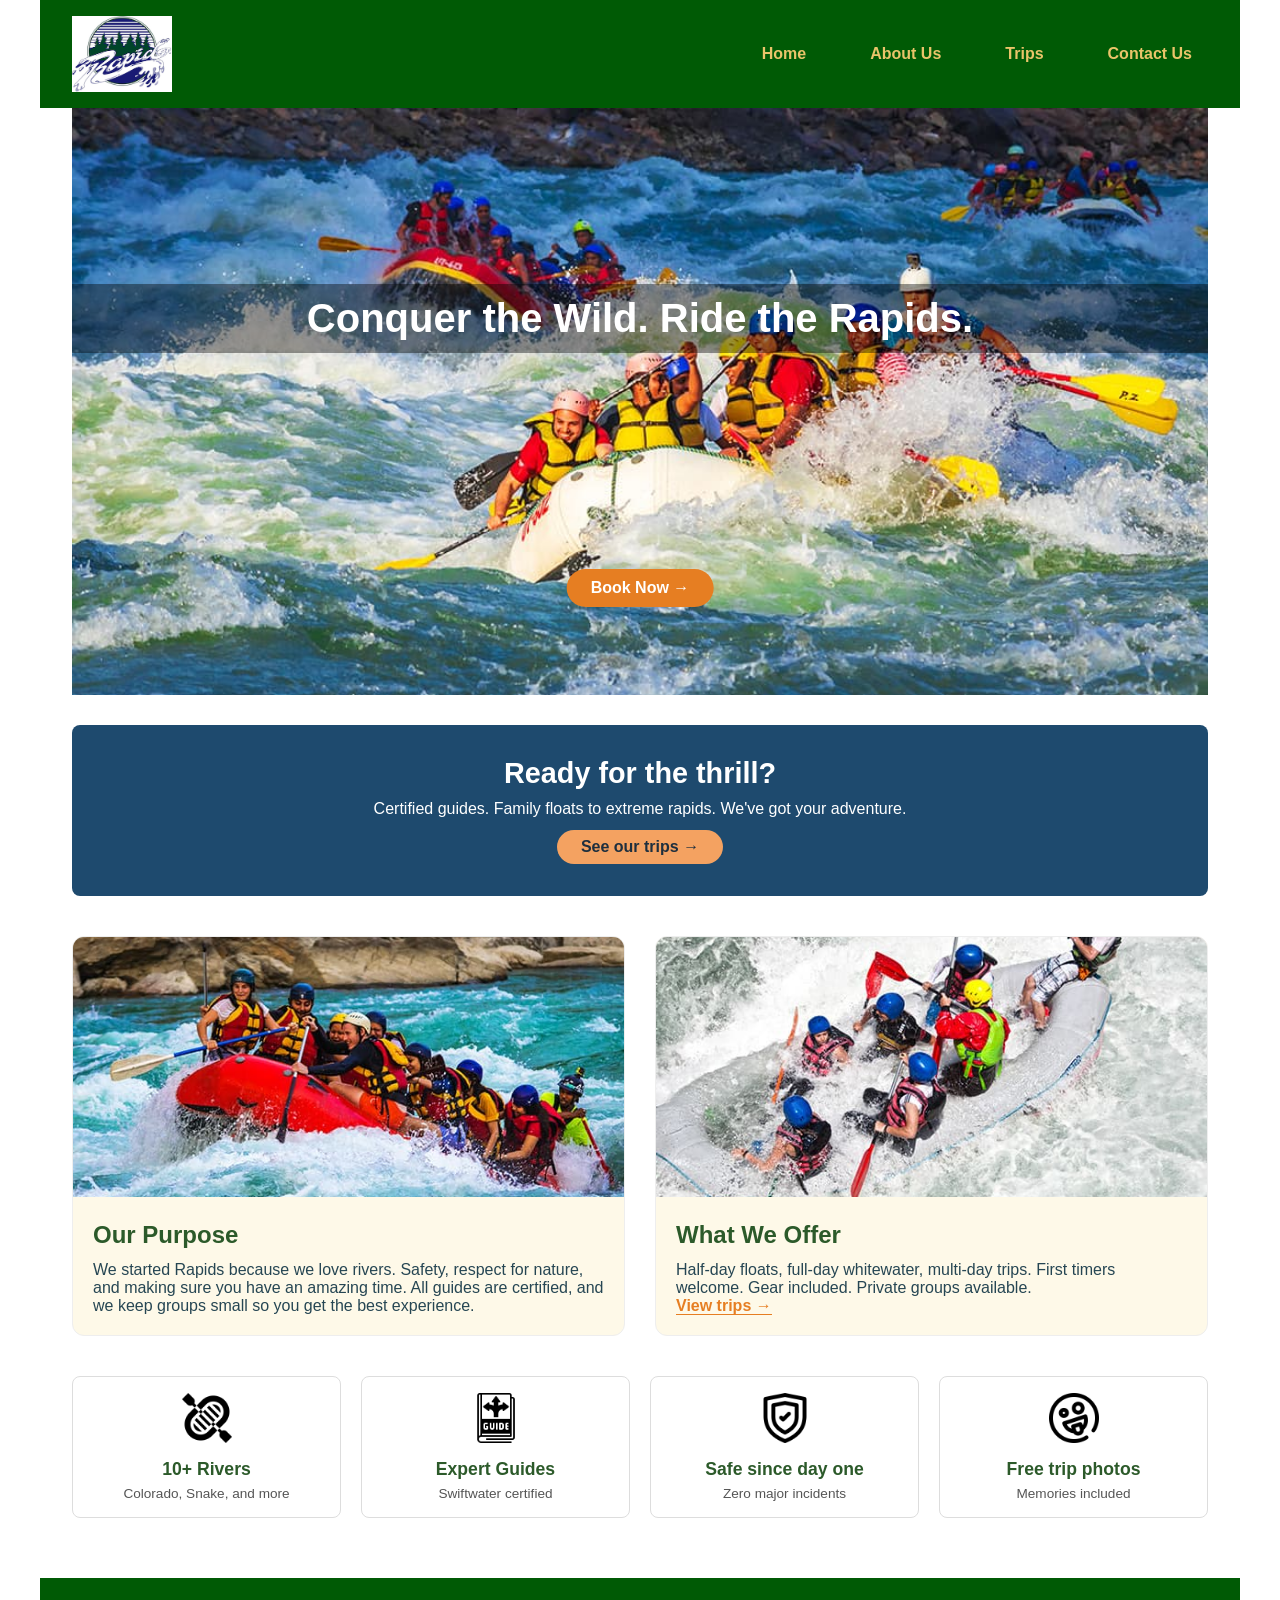
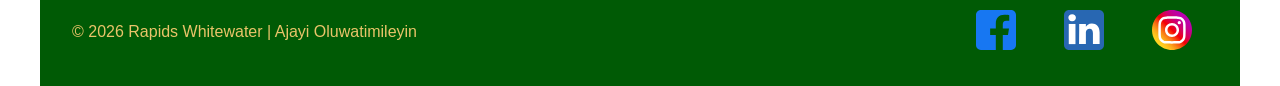
==== commit 2840157e: "Remove newsletter section from index and simplify trips page content; update titles and descriptions" ====
--- a/wwr/index.html
+++ b/wwr/index.html
@@ -63,20 +63,7 @@
             </div>
         </section>
 
-        <!-- Newsletter signup -->
-        <section class="newsletter">
-            <h2>Sign up for river news & deals</h2>
-            <p>Get 10% off your first trip + seasonal discounts.</p>
-            <form action="#" method="post" class="signup-form">
-                <div class="form-fields">
-                    <input type="text" name="name" placeholder="Your name" required>
-                    <input type="email" name="email" placeholder="Email address" required>
-                </div>
-                <button type="submit" class="sub-btn">Subscribe →</button>
-            </form>
-        </section>
 
-        <!-- Quick stats row -->
         <section class="stats">
             <div class="stat-item">
                 <img src="images/raft_4136257.png" alt="raft icon">
--- a/wwr/styles/rafting.css
+++ b/wwr/styles/rafting.css
@@ -30,7 +30,6 @@
     background-color: var(--white);
 }
 
-/* ===== LAYOUT UTILITIES ===== */
 .container,
 main,
 .contact-main {
@@ -43,7 +42,6 @@
     padding: 0 2rem;
 }
 
-/* ===== HEADER ===== */
 header {
     display: grid;
     grid-template-columns: auto 1fr;
@@ -86,7 +84,6 @@
     outline-offset: 2px;
 }
 
-/* ===== HERO SECTION ===== */
 .hero {
     position: relative;
     margin: 2rem 0;
@@ -133,7 +130,6 @@
     margin-left: 16px;
 }
 
-/* ===== HISTORY SECTION ===== */
 .history-section {
     margin: 4rem 0;
 }
@@ -155,12 +151,10 @@
     color: var(--accent1-color);
 }
 
-/* ===== ADVENTURE SECTION ===== */
 .adventure-section {
     margin: 4rem 0;
 }
 
-/* Image card styling - reused across adventure, employees, and contact */
 figure,
 .employee-card {
     margin: 0;
@@ -172,8 +166,7 @@
     width: 100%;
     height: 200px;
     object-fit: cover;
-    border-radius: 8px;
-    box-shadow: 0 4px 8px var(--black);
+    border-radius: 2px;
 }
 
 .adventure-gallery {
@@ -532,60 +525,6 @@
     border-bottom: 1px solid #e67e22;
 }
 
-/* Newsletter */
-.newsletter {
-    background: #eef4f2;
-    padding: 32px 24px;
-    margin: 40px 0;
-    text-align: center;
-    border-radius: 12px;
-}
-
-.newsletter h2 {
-    margin-top: 0;
-    font-size: 1.6rem;
-}
-
-.signup-form {
-    max-width: 500px;
-    margin: 20px auto;
-}
-
-.form-fields {
-    display: flex;
-    flex-wrap: wrap;
-    gap: 16px;
-    margin-bottom: 16px;
-}
-
-.form-fields input {
-    flex: 1;
-    padding: 10px 12px;
-    border: 1px solid #ccc;
-    border-radius: 30px;
-    min-width: 180px;
-}
-
-.sub-btn {
-    background: #2c5a2a;
-    color: white;
-    border: none;
-    padding: 10px 28px;
-    font-size: 1rem;
-    border-radius: 30px;
-    cursor: pointer;
-}
-
-.sub-btn:hover {
-    background: #1e4a1e;
-}
-
-.small-note {
-    font-size: 0.75rem;
-    color: #5e7b6e;
-    margin-top: 16px;
-}
-
 /* Stats row */
 .stats {
     display: grid;
@@ -618,33 +557,63 @@
     color: #555;
 }
 
-/* Trips page (keep from before but simplify) */
+/* Trips page */
+/* Trips page - simple, no over-styling */
 .trips-main {
     max-width: 1200px;
     margin: 0 auto;
     padding: 0 16px;
 }
 
-.cta-banner-trips {
+.trip-cta {
     background: #1e4a6e;
     color: white;
     text-align: center;
-    padding: 32px;
-    border-radius: 8px;
-    margin-bottom: 32px;
+    padding: 30px 20px;
+    margin-bottom: 30px;
+    border-radius: 6px;
+}
+
+.trip-cta h2 {
+    margin: 0 0 8px 0;
+    font-size: 1.8rem;
+}
+
+.trip-cta-btn {
+    display: inline-block;
+    background: #f4a261;
+    color: #1e2f3e;
+    padding: 8px 24px;
+    text-decoration: none;
+    font-weight: bold;
+    border-radius: 30px;
+    margin-top: 12px;
+}
+
+.trip-cta-btn:hover {
+    background: #e76f51;
+    color: white;
+}
+
+.section-title {
+    color: #1e4a6e;
+    border-bottom: 2px solid #f4a261;
+    padding-bottom: 8px;
+    margin: 30px 0 20px 0;
+    font-size: 1.6rem;
 }
 
 .trips-grid {
     display: grid;
     grid-template-columns: repeat(3, 1fr);
-    gap: 24px;
+    gap: 20px;
     margin-bottom: 40px;
 }
 
 .trip-card {
-    background: #f9f9f9;
+    background: #fafaf8;
     border: 1px solid #ddd;
-    border-radius: 8px;
+    border-radius: 6px;
     overflow: hidden;
 }
 
@@ -655,11 +624,23 @@
 }
 
 .trip-card-content {
-    padding: 16px;
+    padding: 14px;
+}
+
+.trip-card-content h3 {
+    margin-top: 0;
+    margin-bottom: 10px;
+    color: #1e4a6e;
+    font-size: 1.3rem;
+}
+
+.trip-card-content p {
+    margin: 6px 0;
+    line-height: 1.4;
 }
 
 .trips-table-section {
-    margin: 32px 0;
+    margin: 30px 0 50px;
     overflow-x: auto;
 }
 
@@ -667,16 +648,33 @@
     width: 100%;
     border-collapse: collapse;
     border: 1px solid #ccc;
+    font-size: 0.9rem;
 }
 
 .trips-table th {
     background: #1e4a6e;
     color: white;
-    padding: 10px;
+    padding: 10px 8px;
     text-align: left;
 }
 
 .trips-table td {
     border: 1px solid #ccc;
     padding: 8px;
+}
+
+.trips-table tr:nth-child(even) {
+    background: #f9f9f9;
+}
+
+.table-note {
+    margin-top: 12px;
+    font-size: 0.8rem;
+    color: #555;
+}
+
+@media (max-width: 768px) {
+    .trips-grid {
+        grid-template-columns: 1fr;
+    }
 }
